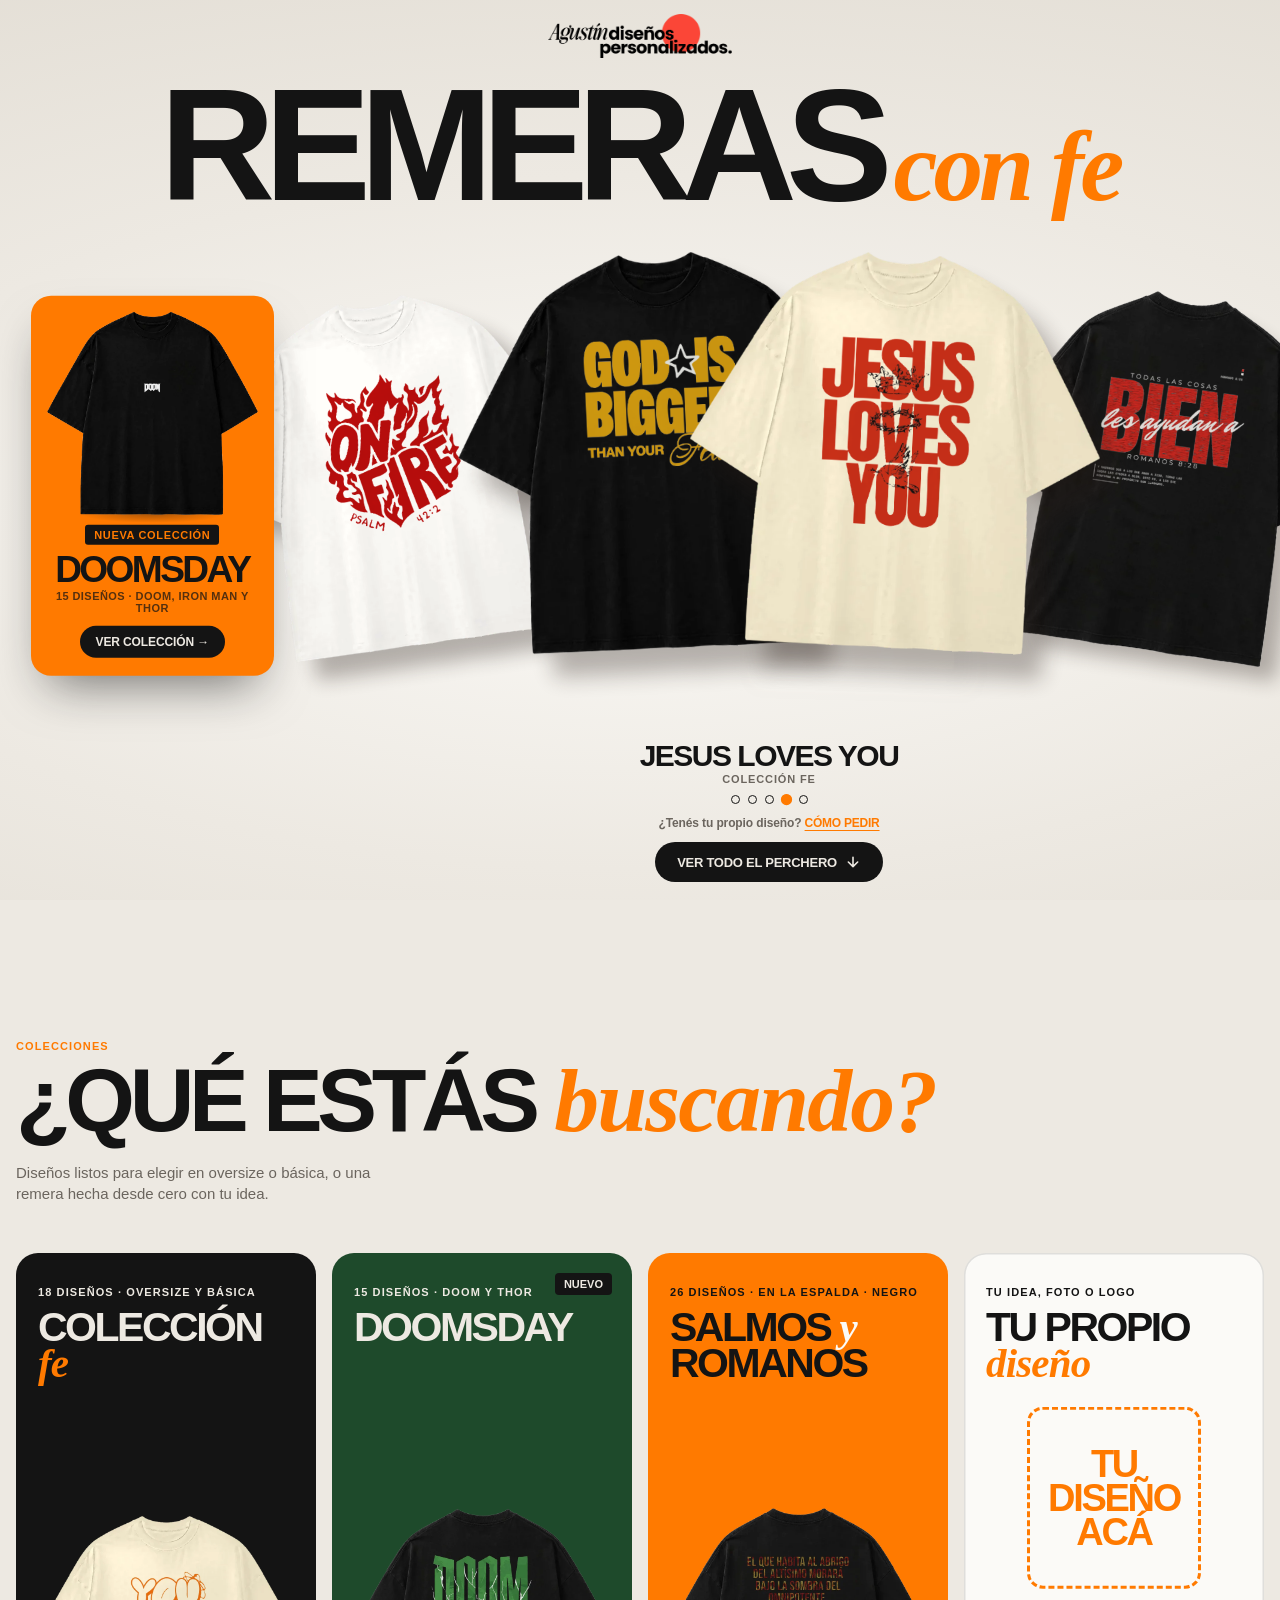
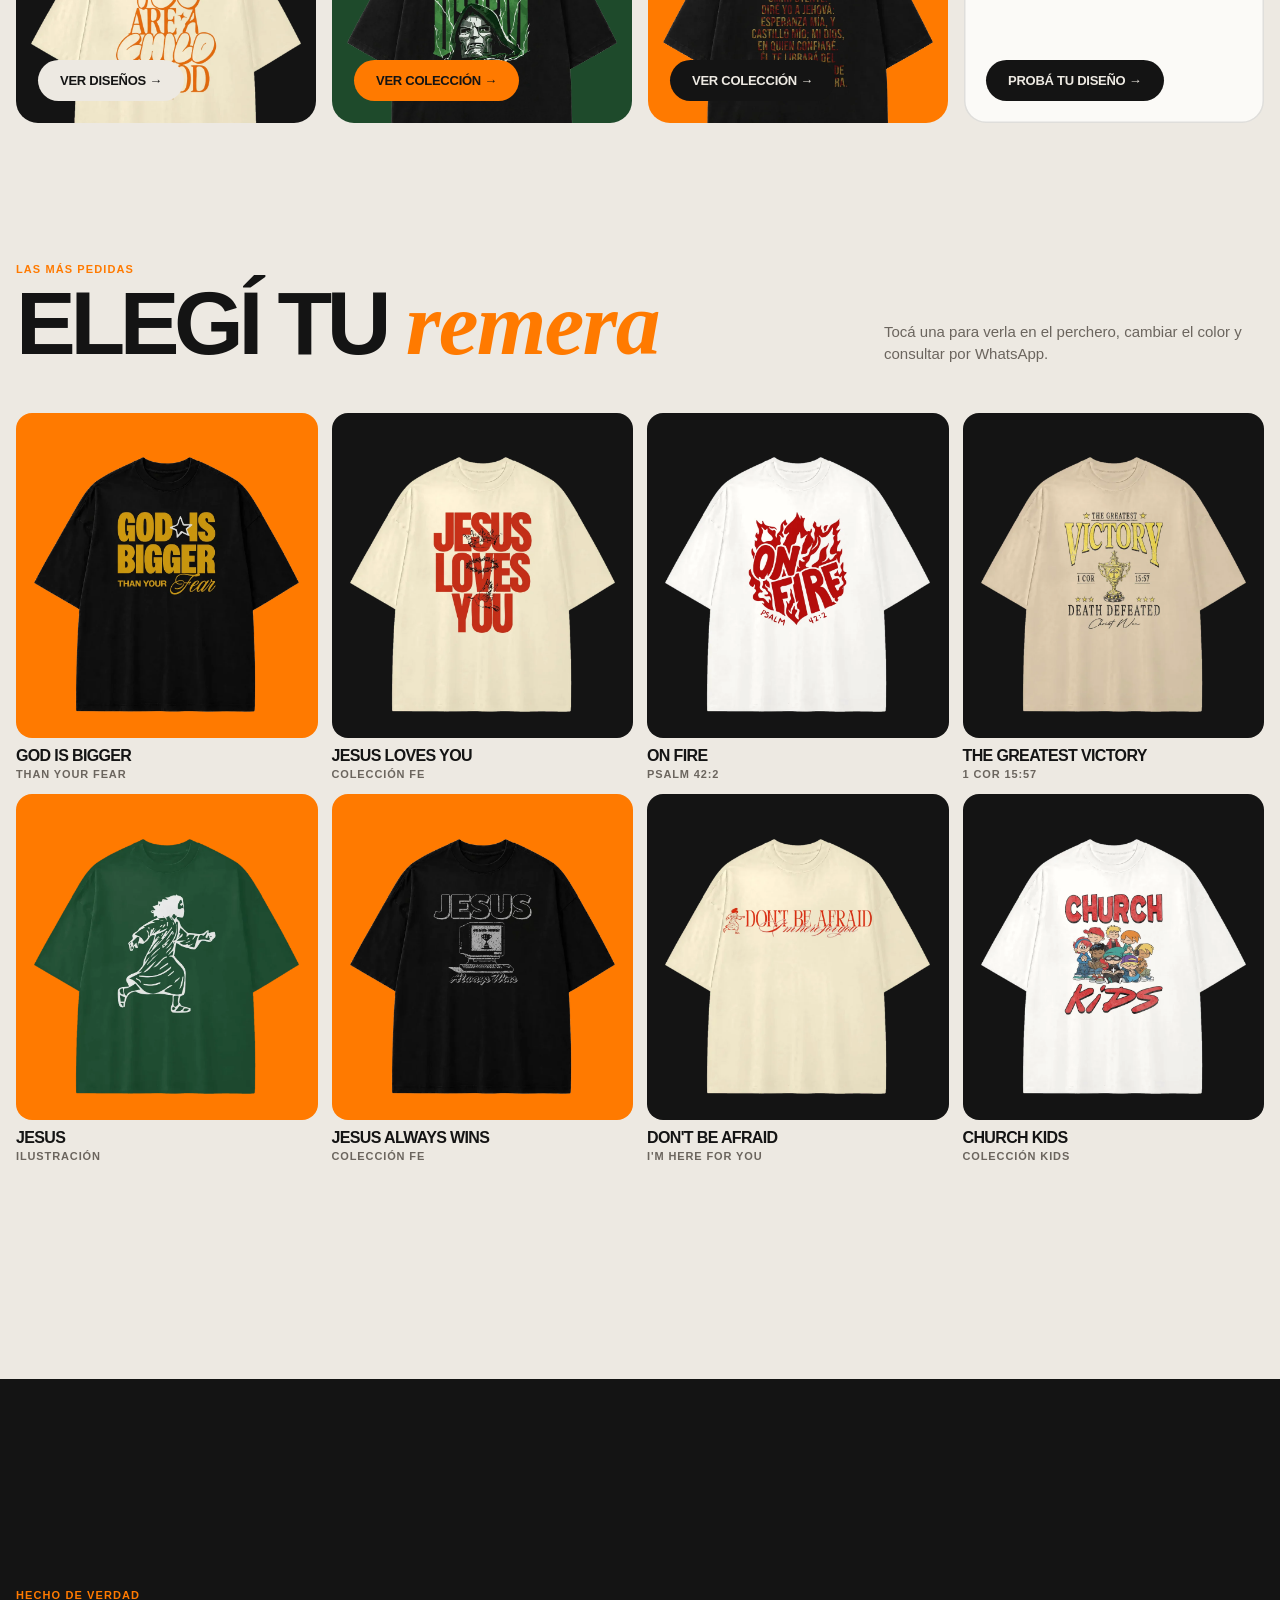
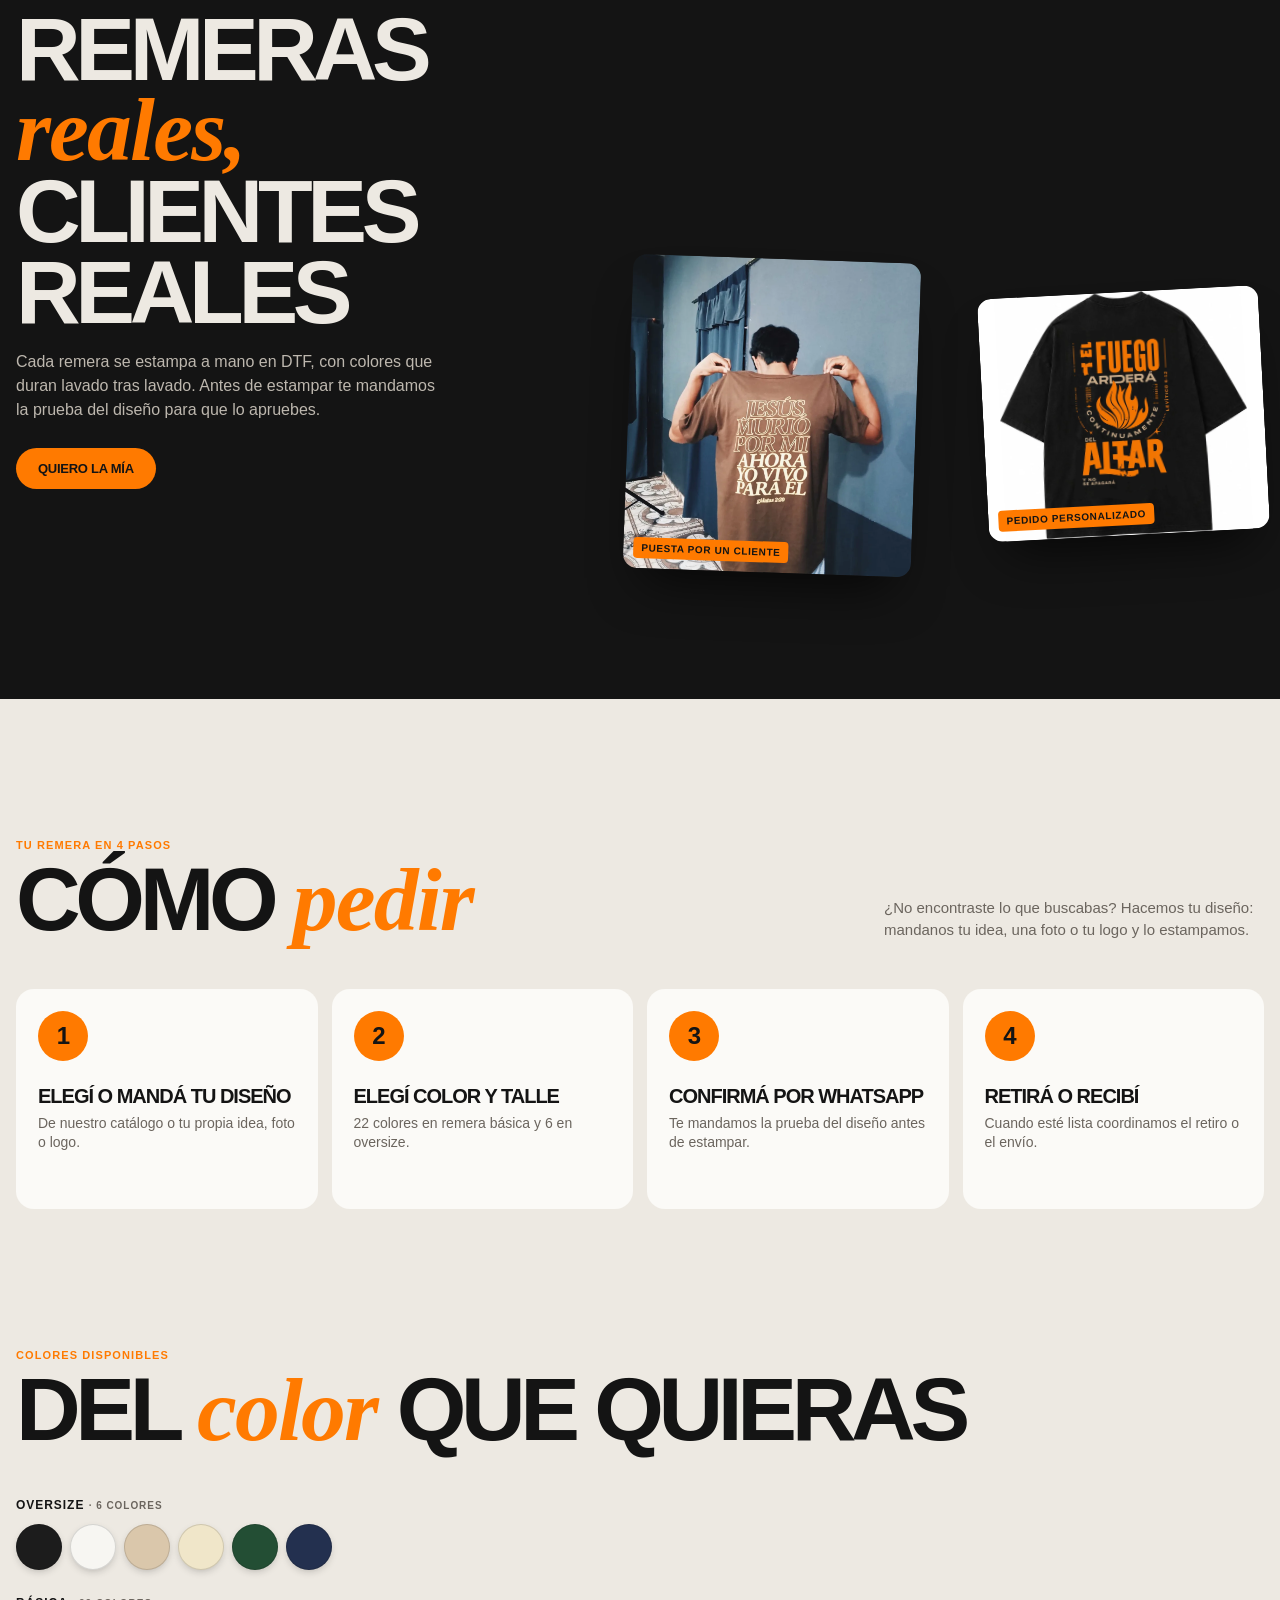
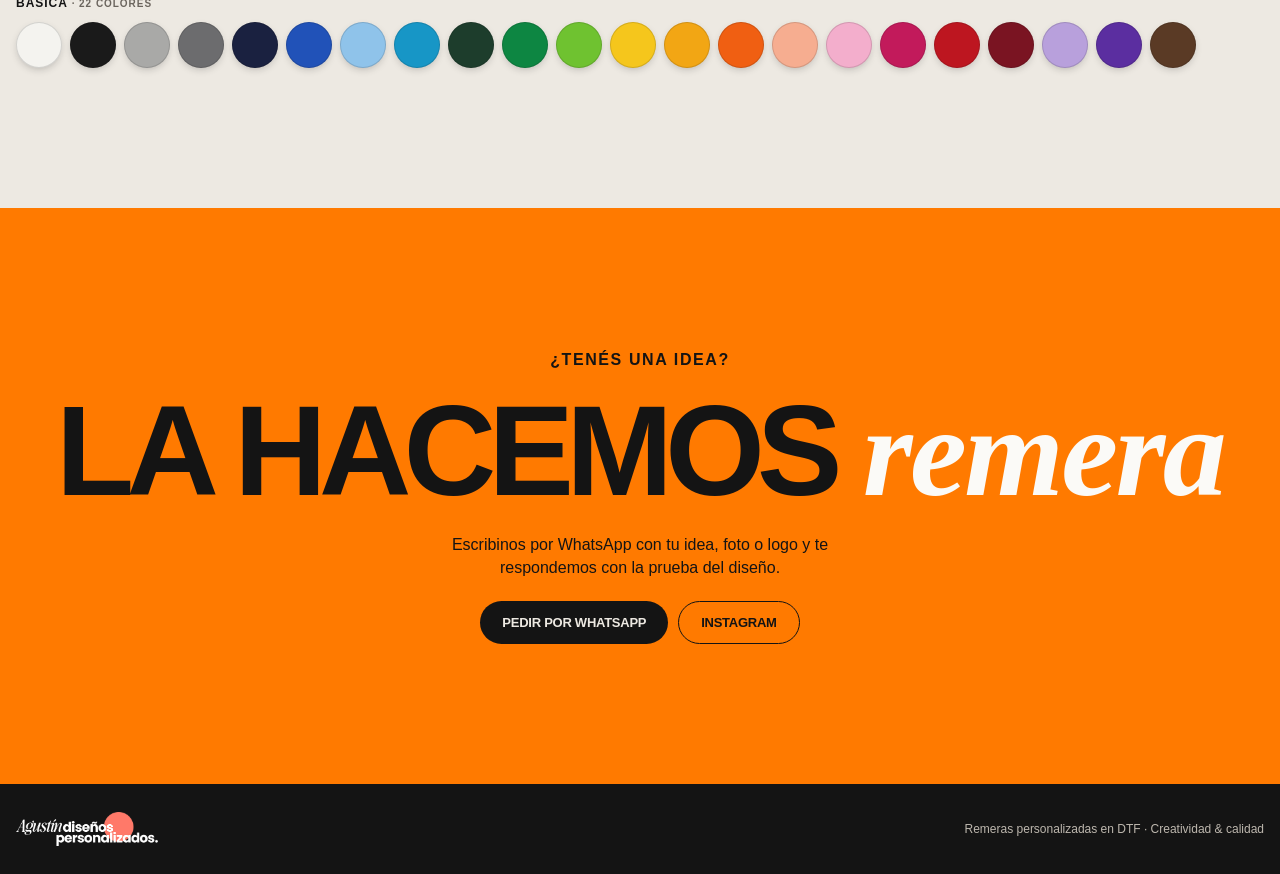
==== prueba/index.html @ f5716feb "Versión de prueba: Mi pedido, Diseñá la tuya y botones más cómodos Co-Authored-By: Claude Opus 5.5 <" ====
<!doctype html>
<html lang="es">
<head>
<meta charset="utf-8">
<base href="../">
<meta name="robots" content="noindex">
<meta name="viewport" content="width=device-width, initial-scale=1, viewport-fit=cover">
<meta http-equiv="Content-Security-Policy" content="default-src 'self'; script-src 'self'; style-src 'self' 'unsafe-inline' https://fonts.googleapis.com; font-src https://fonts.gstatic.com; img-src 'self' data: blob:; connect-src 'self'; object-src 'none'; base-uri 'self'; form-action 'none'">
<meta name="referrer" content="strict-origin-when-cross-origin">
<meta name="description" content="Perchero interactivo de remeras personalizadas en DTF: oversize y básicas.">
<title>Perchero Agustín</title>
<link rel="preconnect" href="https://fonts.googleapis.com">
<link rel="stylesheet" href="https://fonts.googleapis.com/css2?family=Playfair+Display:ital,wght@1,600&display=swap">
<link rel="icon" href="favicon.png">
<link rel="apple-touch-icon" href="apple-touch-icon.png">
<meta name="apple-mobile-web-app-title" content="Agustín diseños">
<link rel="stylesheet" href="prueba/styles.css?v=202611272025">
<style>:root{padding-top:env(safe-area-inset-top,0px);padding-bottom:env(safe-area-inset-bottom,0px)}html{box-sizing:border-box}*,*::before,*::after{box-sizing:inherit}img{max-width:100%}[hidden]{display:none!important}</style>
</head>
<body>
<canvas id="cielo" aria-hidden="true"></canvas>
<section class="portada" id="portada" aria-label="Presentación" hidden>
  <header class="p-top">
    <img src="img/logo.png" alt="Agustín diseños personalizados" width="880" height="210">
  </header>
  <div class="p-titulo" aria-hidden="true"><span>Remeras</span><em>con fe</em></div>
  <button class="p-doom" id="pDoom" type="button" aria-label="Nueva colección Doomsday. Ver la colección" hidden>
    <span class="pd-giro" aria-hidden="true"><span class="pd-piso"></span><canvas id="pdCanvas" width="10" height="10"></canvas></span>
    <span class="pd-txt"><span class="pd-eti">Nueva colección</span><span class="pd-tit" id="pdTit">Doomsday</span><span class="pd-sub" id="pdSub"></span><span class="pd-btn">Ver colección <span aria-hidden="true">→</span></span></span>
  </button>
  <div class="p-escena" id="pEscena" aria-label="Remeras destacadas. Deslizá para ver más."></div>
  <div class="p-pie" id="pPie">
    <p class="p-cap" aria-live="polite"><b id="pNombre">&nbsp;</b><span id="pSub">&nbsp;</span></p>
    <div class="p-puntos" id="pPuntos" role="group" aria-label="Elegir remera destacada"></div>
    <button class="p-pedir" id="pPedir" type="button">¿Tenés tu propio diseño? <b>Cómo pedir</b></button>
    <button class="p-entrar" id="pEntrar" type="button">Ver todo el perchero <svg viewBox="0 0 24 24" fill="none" stroke="currentColor" stroke-width="2.4" stroke-linecap="round" stroke-linejoin="round" aria-hidden="true"><path d="M12 5v14M5 12l7 7 7-7"/></svg></button>
  </div>
  <aside class="p-info" id="pInfo" aria-label="Detalle de la remera" hidden>
    <button class="p-cerrar" id="pCerrar" type="button" aria-label="Volver a la portada">← Volver</button>
    <p class="p-etq" id="pEtq"></p>
    <h2 id="pTitulo"></h2>
    <p class="det-sub" id="pDet"></p>
    <div class="seg" role="group" aria-label="Corte" id="pCorte"></div>
    <div class="colores" id="pColores" role="group" aria-label="Color"></div>
    <div class="color-name" id="pColorName"></div>
    <div class="p-acciones">
      <a class="cta" id="pCta" href="#" target="_blank" rel="noopener">Consultar por WhatsApp</a>
      <button class="p-ver" id="pVer" type="button">Ver en el perchero</button>
    </div>
  </aside>
</section>
<div class="app">
  <header class="top">
    <button class="nav nav-pedir" id="navPedir" type="button">Cómo pedir</button>
    <img src="img/logo.png" alt="Agustín diseños personalizados" width="880" height="210">
    <a class="nav" id="navContacto" href="#" target="_blank" rel="noopener">Contacto</a>
  </header>

  <main class="stage" id="stage">
    <section class="intro">
      <div>
        <p class="eyebrow">Remeras personalizadas en DTF</p>
        <h1>Elegí tu <em>remera</em></h1>
      </div>
      <div class="chips" role="group" aria-label="Filtrar por corte o colección">
        <button class="chip" type="button" data-f="todo" aria-pressed="true">Todo</button>
        <button class="chip" type="button" data-f="oversize" aria-pressed="false">Oversize</button>
        <button class="chip" type="button" data-f="basica" aria-pressed="false">Básica</button>
        <button class="chip chip-col chip-doom" type="button" data-f="doomsday" aria-pressed="false">Doomsday</button>
        <button class="chip chip-col" type="button" data-f="salmos_romanos" aria-pressed="false">Salmos y Romanos</button>
      </div>
    </section>

    <div class="rack" id="rack" aria-label="Perchero de remeras. Deslizá para ver más.">
      <div class="rod"></div>
      <div class="track" id="track"></div>
    </div>

    <p class="caption" id="caption" aria-live="polite"><b id="capName">&nbsp;</b><span id="capHint">Deslizá el perchero · tocá una remera</span><a class="mas-abajo" href="#i-colecciones">Colecciones, cómo pedir y más ↓</a></p>

    <section class="detail" id="detail" hidden aria-label="Detalle de la remera">
      <button class="det-close" id="detClose" type="button">← Volver al perchero</button>
      <div class="det-view" id="detView">
        <div class="det-rod"></div>
        <button class="arrow prev" id="prev" type="button" aria-label="Remera anterior"><svg viewBox="0 0 24 24" fill="none" stroke="currentColor" stroke-width="2.2" stroke-linecap="round" stroke-linejoin="round"><path d="M15 5l-7 7 7 7"/></svg></button>
        <div class="det-fig" id="detFig"></div>
        <button class="arrow next" id="next" type="button" aria-label="Remera siguiente"><svg viewBox="0 0 24 24" fill="none" stroke="currentColor" stroke-width="2.2" stroke-linecap="round" stroke-linejoin="round"><path d="M9 5l7 7-7 7"/></svg></button>
      </div>
      <div class="det-info">
        <h2 id="detName"></h2>
        <p class="det-sub" id="detSub"></p>
        <div class="controls">
          <div class="seg" role="group" aria-label="Corte" id="segCorte"></div>
          <div class="seg" role="group" aria-label="Lado" id="segLado"></div>
        </div>
        <div class="colores-wrap"><div class="colores" id="colores" role="group" aria-label="Color"></div></div>
        <div class="color-name" id="colorName"></div>
        <div class="det-acciones">
          <button class="cta" id="detAgregar" type="button"><span aria-hidden="true">+</span> Agregar a mi pedido</button>
          <a class="ico-btn" id="cta" href="#" target="_blank" rel="noopener" aria-label="Consultar por WhatsApp" title="Consultar por WhatsApp"><svg viewBox="0 0 24 24" aria-hidden="true"><path fill="currentColor" d="M12 2a10 10 0 0 0-8.6 15.1L2 22l5-1.3A10 10 0 1 0 12 2zm0 18.2a8.2 8.2 0 0 1-4.2-1.2l-.3-.2-3 .8.8-2.9-.2-.3A8.2 8.2 0 1 1 12 20.2zm4.5-6.1c-.2-.1-1.5-.7-1.7-.8-.2-.1-.4-.1-.6.1l-.8 1c-.1.2-.3.2-.5.1a6.7 6.7 0 0 1-3.3-2.9c-.3-.4.2-.4.7-1.3.1-.2 0-.3 0-.4l-.8-1.8c-.2-.5-.4-.4-.6-.4h-.5c-.2 0-.4.1-.7.3-.2.3-.9.9-.9 2.2s.9 2.5 1 2.7c.1.2 1.8 2.8 4.4 3.9 1.6.7 2.3.8 3.1.6.5-.1 1.5-.6 1.7-1.2.2-.6.2-1.1.2-1.2-.1-.1-.3-.2-.5-.3z"/></svg></a>
          <button class="ico-btn" id="detCompartir" type="button" aria-label="Compartir esta remera" title="Compartir esta remera"><svg viewBox="0 0 24 24" fill="none" stroke="currentColor" stroke-width="2" stroke-linecap="round" stroke-linejoin="round" aria-hidden="true"><path d="M12 15V3M7 8l5-5 5 5"/><path d="M5 12v7a2 2 0 0 0 2 2h10a2 2 0 0 0 2-2v-7"/></svg></button>
        </div>
        <div class="count" id="count"></div>
      </div>
    </section>
  </main>

  <aside class="aviso" id="aviso" hidden aria-label="Nueva colección">
    <button class="aviso-x" id="avisoX" type="button" aria-label="Cerrar aviso">×</button>
    <div class="aviso-img" aria-hidden="true"><img src="disenos/doom_rayos_espalda.webp" alt="" loading="lazy"></div>
    <div class="aviso-txt">
      <p class="aviso-eti">Nuevo</p>
      <p class="aviso-tit">Colección Doomsday</p>
      <p class="aviso-sub">15 diseños · Doom, Iron Man y Thor</p>
      <button class="aviso-btn" id="avisoVer" type="button">Ver la colección →</button>
    </div>
  </aside>
  <footer class="ticker" aria-hidden="true"><div class="ticker-in" id="ticker"></div></footer>
</div>
<div class="info" id="info">
<section class="i-sec" id="i-colecciones">
  <div class="i-sec-cab i-rev">
    <div><p class="i-eti">Colecciones</p><h2>¿Qué estás <em>buscando?</em></h2></div>
    <p class="i-bajada">Diseños listos para elegir en oversize o básica, o una remera hecha desde cero con tu idea.</p>
  </div>
  <div class="i-cols">
    <a class="i-col i-col-fe i-rev" href="#" data-ir="todo">
      <div><p class="i-n">18 diseños · oversize y básica</p><h3>Colección <em>fe</em></h3></div>
      <img src="img/inicio/you_are_a_child_of_god_marfil.webp" alt="" loading="lazy" width="900" height="887">
      <span class="i-btn i-btn-t i-ir">Ver diseños →</span>
    </a>
    <a class="i-col i-col-sr i-col-doom i-rev" style="--d:.05s" href="#" data-ir="doomsday">
      <span class="i-nuevo">Nuevo</span>
      <div><p class="i-n">15 diseños · Doom y Thor</p><h3>Doomsday</h3></div>
      <img src="img/inicio/doom_rayos_negro.webp" alt="" loading="lazy" width="900" height="887">
      <span class="i-btn i-btn-n i-ir">Ver colección →</span>
    </a>
    <a class="i-col i-col-sr i-rev" style="--d:.1s" href="#" data-ir="salmos_romanos">
      <div><p class="i-n">26 diseños · en la espalda · negro</p><h3>Salmos <em>y</em> Romanos</h3></div>
      <img src="img/inicio/salmos_fuego_negro.webp" alt="" loading="lazy" width="900" height="887">
      <span class="i-btn i-btn-n i-ir">Ver colección →</span>
    </a>
    <a class="i-col i-col-tu i-rev" style="--d:.2s" href="#i-como-pedir" id="iColTu">
      <div><p class="i-n">Tu idea, foto o logo</p><h3>Tu propio <em>diseño</em></h3></div>
      <div class="i-hueco" aria-hidden="true">Tu<br>diseño<br>acá</div>
      <span class="i-btn i-btn-t i-ir">Probá tu diseño →</span>
    </a>
  </div>
</section>

<section class="i-sec" id="i-destacadas" style="padding-top:0">
  <div class="i-sec-cab i-rev">
    <div><p class="i-eti">Las más pedidas</p><h2>Elegí tu <em>remera</em></h2></div>
    <p class="i-bajada">Tocá una para verla en el perchero, cambiar el color y consultar por WhatsApp.</p>
  </div>
  <div class="i-grilla" id="iGrilla"></div>
  <div class="i-mas i-rev"><a class="i-btn i-btn-l" href="#" data-ir="todo">Ver todas en el perchero →</a></div>
</section>

<section class="i-reales" id="i-clientes">
  <div class="i-sec">
    <div class="i-rev">
      <p class="i-eti">Hecho de verdad</p>
      <h2>Remeras <em>reales,</em> clientes reales</h2>
      <p class="i-bajada">Cada remera se estampa a mano en DTF, con colores que duran lavado tras lavado. Antes de estampar te mandamos la prueba del diseño para que lo apruebes.</p>
      <a class="i-btn i-btn-n" href="#i-como-pedir">Quiero la mía</a>
    </div>
    <div class="i-collage" id="iCollage">
      <figure class="i-c1 i-rev" data-par="-30"><img src="img/inicio/foto_anime.webp" alt="Remera negra con diseño anime colgada en percha" loading="lazy"><figcaption>Recién estampada</figcaption></figure>
      <figure class="i-c2 i-rev" data-par="25" style="--d:.1s"><img src="img/inicio/foto_cliente_cafe.webp" alt="Clienta de espaldas con remera negra estampada Café" loading="lazy"><figcaption>Puesta por un cliente</figcaption></figure>
      <figure class="i-c3 i-rev" data-par="-20" style="--d:.2s"><img src="img/inicio/foto_cliente_galatas.webp" alt="Cliente mostrando la espalda de remera marrón con Gálatas 2:20" loading="lazy"><figcaption>Puesta por un cliente</figcaption></figure>
      <figure class="i-c4 i-rev" data-par="35" style="--d:.3s"><img src="img/inicio/foto_pedido.webp" alt="Espalda de remera negra con diseño de pedido personalizado" loading="lazy" style="background:#fff;object-fit:contain"><figcaption>Pedido personalizado</figcaption></figure>
    </div>
  </div>
</section>

<section class="i-sec" id="i-como-pedir">
  <div class="i-sec-cab i-rev">
    <div><p class="i-eti">Tu remera en 4 pasos</p><h2>Cómo <em>pedir</em></h2></div>
    <p class="i-bajada">¿No encontraste lo que buscabas? Hacemos tu diseño: mandanos tu idea, una foto o tu logo y lo estampamos.</p>
  </div>
  <ol class="i-pasos">
    <li class="i-rev"><b>Elegí o mandá tu diseño</b><span>De nuestro catálogo o tu propia idea, foto o logo.</span></li>
    <li class="i-rev" style="--d:.08s"><b>Elegí color y talle</b><span>22 colores en remera básica y 6 en oversize.</span></li>
    <li class="i-rev" style="--d:.16s"><b>Confirmá por WhatsApp</b><span>Te mandamos la prueba del diseño antes de estampar.</span></li>
    <li class="i-rev" style="--d:.24s"><b>Retirá o recibí</b><span>Cuando esté lista coordinamos el retiro o el envío.</span></li>
  </ol>
</section>

<section class="i-sec" id="i-colores" style="padding-top:0">
  <div class="i-sec-cab i-rev">
    <div><p class="i-eti">Colores disponibles</p><h2>Del <em>color</em> que quieras</h2></div>
  </div>
  <div class="i-colores i-rev">
    <div class="i-fila"><b>Oversize <small>· 6 colores</small></b><div class="i-pastillas" id="iOver"></div></div>
    <div class="i-fila"><b>Básica <small>· 22 colores</small></b><div class="i-pastillas" id="iBas"></div></div>
  </div>
</section>

<section class="i-final">
  <div class="i-sec">
    <p class="i-eti i-rev" style="color:var(--tinta)">¿Tenés una idea?</p>
    <h2 class="i-rev">La hacemos <em>remera</em></h2>
    <p class="i-rev">Escribinos por WhatsApp con tu idea, foto o logo y te respondemos con la prueba del diseño.</p>
    <div class="i-acc i-rev">
      <a class="i-btn i-btn-t" href="https://wa.me/595983671590?text=Hola%20Agust%C3%ADn!%20Quiero%20una%20remera%20con%20mi%20propio%20dise%C3%B1o.%20Te%20cuento%20mi%20idea%3A" target="_blank" rel="noopener">Pedir por WhatsApp</a>
      <a class="i-btn i-btn-l" href="https://instagram.com/agustindisenos_personalizado" target="_blank" rel="noopener">Instagram</a>
    </div>
  </div>
</section>
<footer class="i-pie">
  <img src="img/logo.png" alt="Agustín diseños personalizados" width="880" height="210">
  <span>Remeras personalizadas en DTF · Creatividad &amp; calidad</span>
</footer>
</div>
<div class="pedido" id="pedido" role="dialog" aria-modal="true" aria-labelledby="pedTit" hidden>
  <div class="ped-fondo" id="pedFondo"></div>
  <div class="ped-caja" tabindex="-1">
    <button class="ped-x" id="pedX" type="button" aria-label="Cerrar">×</button>
    <p class="ped-eti">Tu remera en 4 pasos</p>
    <h2 id="pedTit">Cómo <em>pedir</em></h2>
    <p class="ped-intro">¿No encontraste lo que buscabas? Hacemos tu diseño: mandanos tu idea, una foto o tu logo y lo estampamos.</p>
    <ol class="ped-pasos">
      <li><b>Elegí o mandá tu diseño</b><span>De nuestro catálogo o tu propia idea, foto o logo.</span></li>
      <li><b>Elegí color y talle</b><span id="pedColores">Remera básica u oversize, en varios colores.</span></li>
      <li><b>Confirmá por WhatsApp</b><span>Te mandamos la prueba del diseño antes de estampar.</span></li>
      <li><b>Retirá o recibí</b><span>Cuando esté lista coordinamos el retiro o el envío.</span></li>
    </ol>
    <div class="ped-acciones">
      <button class="cta" id="pedProbar" type="button">Probá tu diseño en la remera</button>
      <a class="ped-wa" id="pedCta" href="#" target="_blank" rel="noopener">Pedir mi diseño por WhatsApp</a>
      <button class="ped-ver" id="pedVer" type="button">Ver el catálogo</button>
    </div>
  </div>
</div>

<button class="carro-btn" id="carroBtn" type="button" hidden aria-label="Ver mi pedido"><svg viewBox="0 0 24 24" fill="none" stroke="currentColor" stroke-width="2" stroke-linecap="round" stroke-linejoin="round" aria-hidden="true"><path d="M6 7h12l-1 13H7L6 7z"/><path d="M9 7a3 3 0 0 1 6 0"/></svg><span>Mi pedido</span><b id="carroN">0</b></button>
<div class="toast" id="toast" role="status" aria-live="polite" hidden></div>

<div class="pedido carro" id="carro" role="dialog" aria-modal="true" aria-labelledby="carroTit" hidden>
  <div class="ped-fondo" data-cerrar></div>
  <div class="ped-caja" tabindex="-1">
    <button class="ped-x" type="button" aria-label="Cerrar" data-cerrar>×</button>
    <p class="ped-eti">Todo en un solo mensaje</p>
    <h2 id="carroTit">Mi <em>pedido</em></h2>
    <ul class="carro-lista" id="carroLista"></ul>
    <p class="carro-vacio" id="carroVacio">Todavía no agregaste remeras. Tocá una remera del perchero y elegí <b>Agregar a mi pedido</b>.</p>
    <label class="carro-nota" id="carroNotaWrap"><span>Talles y aclaraciones</span><textarea id="carroNota" rows="2" maxlength="400" placeholder="Ej.: 2 talle M y 1 talle XL. Retiro en el local."></textarea></label>
    <div class="ped-acciones">
      <a class="cta" id="carroEnviar" href="#" target="_blank" rel="noopener">Enviar pedido por WhatsApp</a>
      <button class="ped-ver" id="carroSeguir" type="button">Seguir mirando</button>
      <button class="ped-ver carro-vaciar" id="carroVaciar" type="button">Vaciar</button>
    </div>
  </div>
</div>

<div class="pedido crea" id="crea" role="dialog" aria-modal="true" aria-labelledby="creaTit" hidden>
  <div class="ped-fondo" data-cerrar></div>
  <div class="ped-caja crea-caja" tabindex="-1">
    <button class="ped-x" type="button" aria-label="Cerrar" data-cerrar>×</button>
    <div class="crea-vista"><canvas id="creaCanvas" width="10" height="10" aria-label="Vista previa de tu remera"></canvas>
      <div class="seg crea-lado" role="group" aria-label="Lado" id="creaLado"></div>
    </div>
    <div class="crea-panel">
      <p class="ped-eti">Probalo antes de pedir</p>
      <h2 id="creaTit">Diseñá <em>la tuya</em></h2>
      <div class="seg crea-modo" role="group" aria-label="Tipo de diseño">
        <button type="button" data-modo="imagen" aria-pressed="true">Subir imagen</button>
        <button type="button" data-modo="texto" aria-pressed="false">Escribir texto</button>
      </div>
      <div class="crea-imagen" id="creaImagen">
        <label class="crea-subir"><input type="file" id="creaArchivo" accept="image/*"><span id="creaArchivoTxt">Elegir imagen</span></label>
        <p class="crea-ayuda">Tu foto, logo o dibujo. Si es PNG sin fondo, queda mejor.</p>
      </div>
      <div class="crea-texto" id="creaTexto" hidden>
        <textarea id="creaFrase" rows="2" maxlength="60" placeholder="Escribí tu frase"></textarea>
        <div class="crea-fila"><div class="seg" role="group" aria-label="Letra" id="creaLetra"></div><div class="crea-tinta" role="group" aria-label="Color de letra" id="creaTinta"></div></div>
      </div>
      <div class="crea-grupo"><span>Corte</span><div class="seg" role="group" aria-label="Corte" id="creaCorte"></div></div>
      <div class="crea-grupo"><span>Tamaño</span><div class="seg" role="group" aria-label="Tamaño" id="creaTam"></div></div>
      <div class="crea-grupo crea-grupo-col"><span id="creaColorNom">Color</span><div class="colores-wrap"><div class="colores" id="creaColores" role="group" aria-label="Color de remera"></div></div></div>
      <div class="ped-acciones">
        <button class="cta" id="creaAgregar" type="button"><span aria-hidden="true">+</span> Agregar a mi pedido</button>
        <button class="ped-ver" id="creaEnviar" type="button">Enviar por WhatsApp</button>
      </div>
      <p class="crea-ayuda" id="creaNota">Es una vista previa: antes de estampar te mandamos la prueba final.</p>
    </div>
  </div>
</div>
<script src="prueba/app.js?v=202611272025"></script>
</body>
</html>
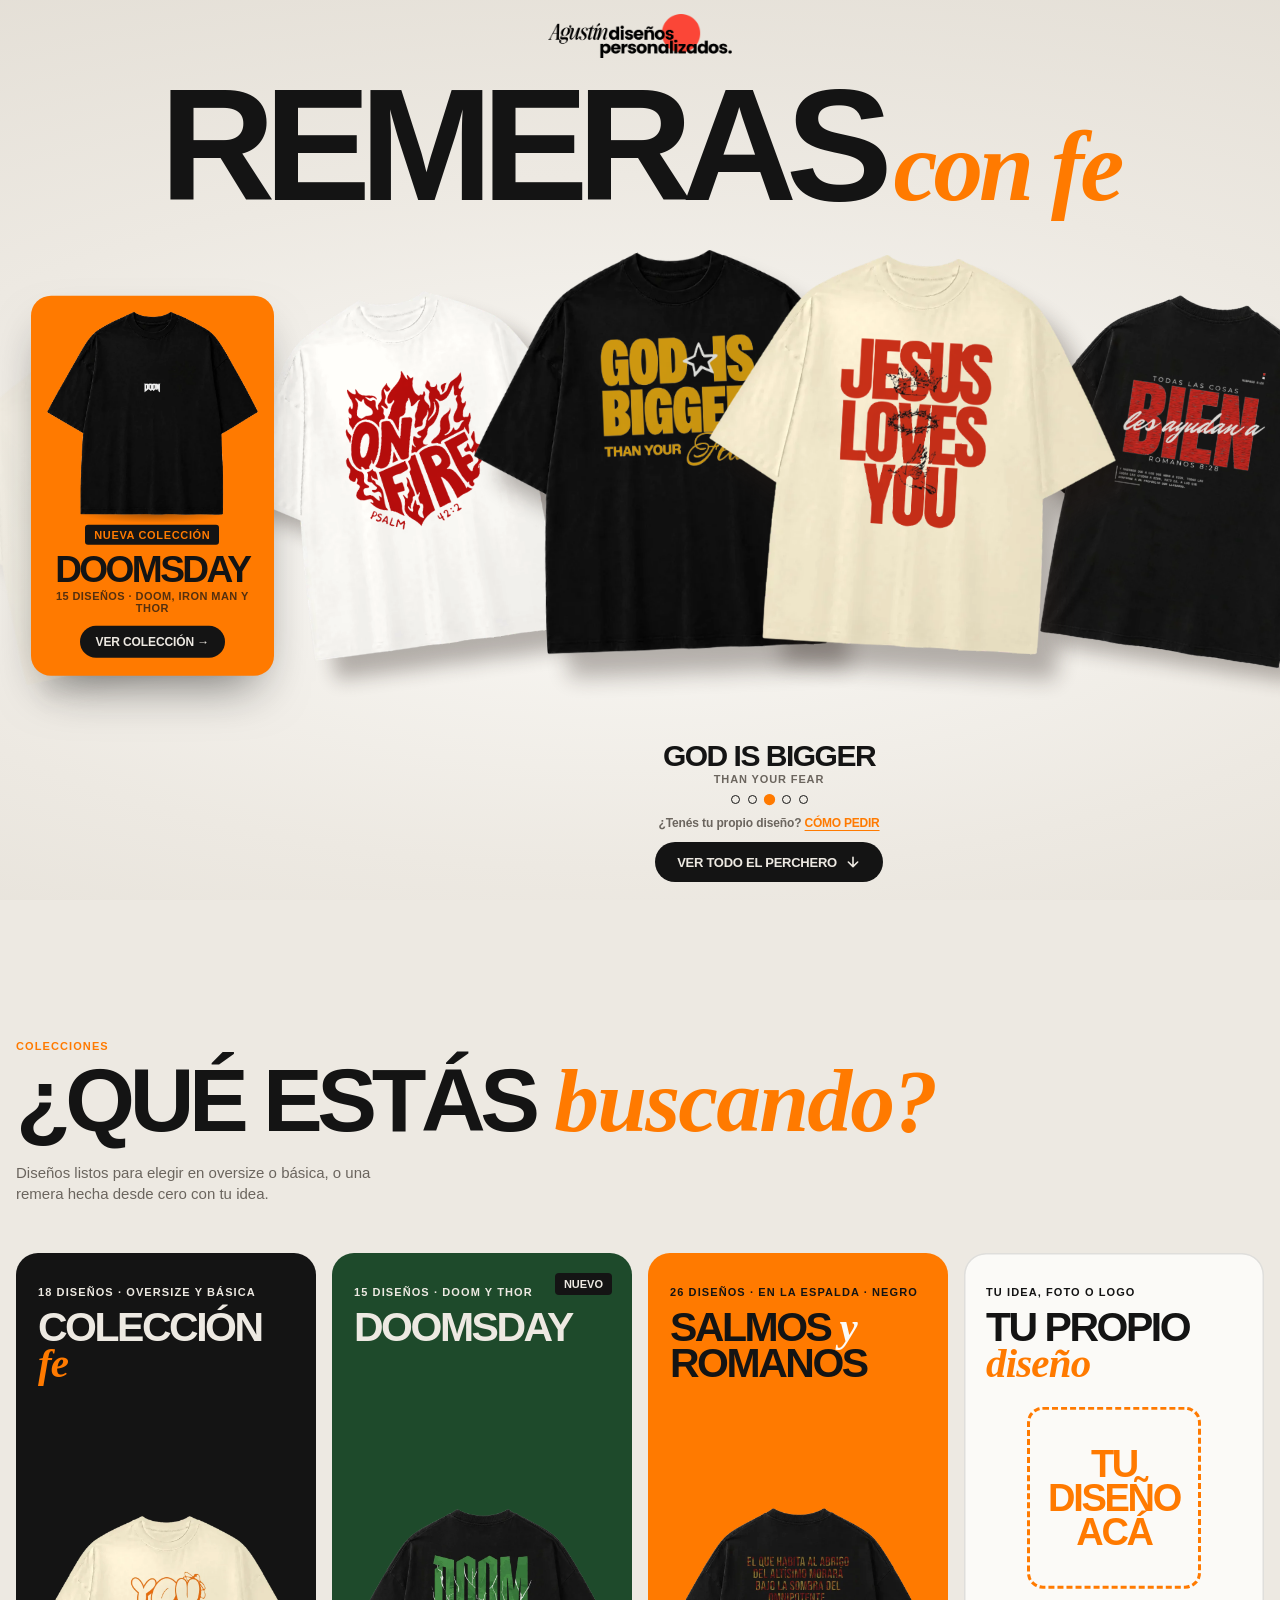
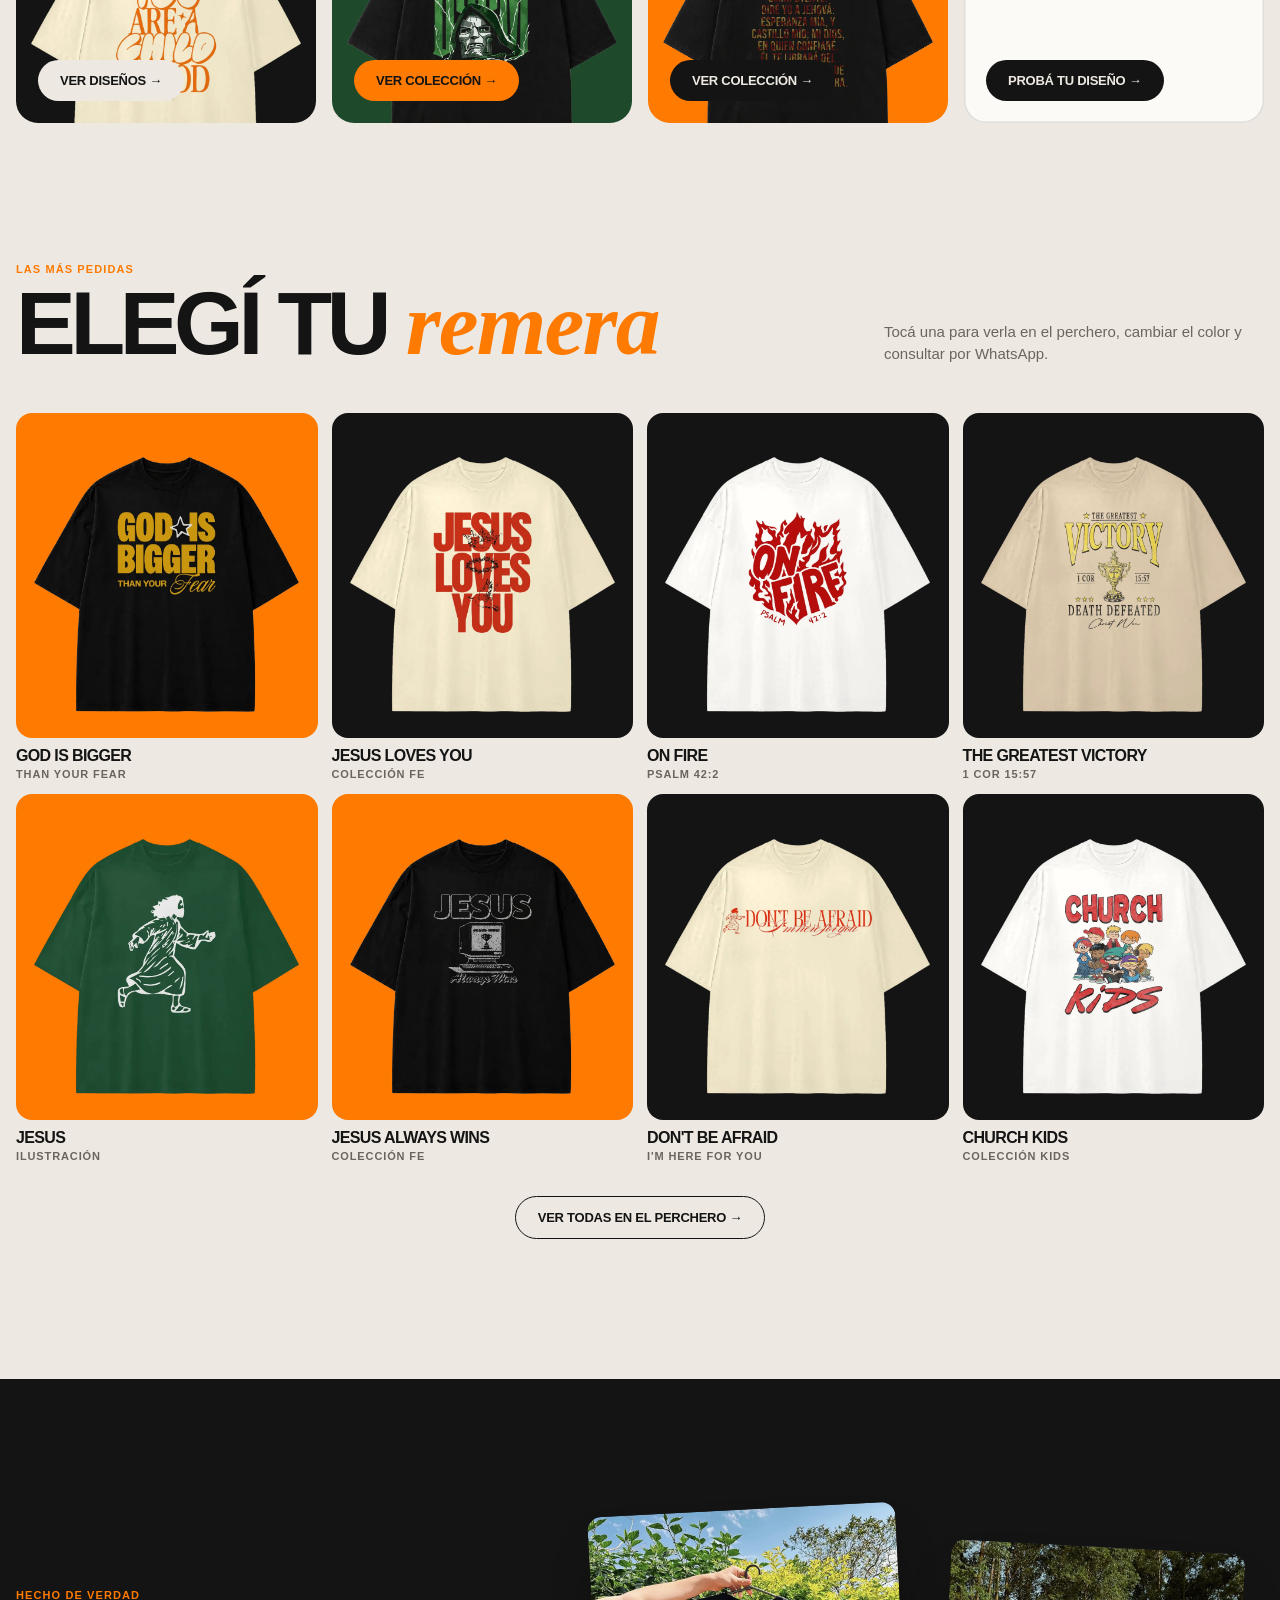
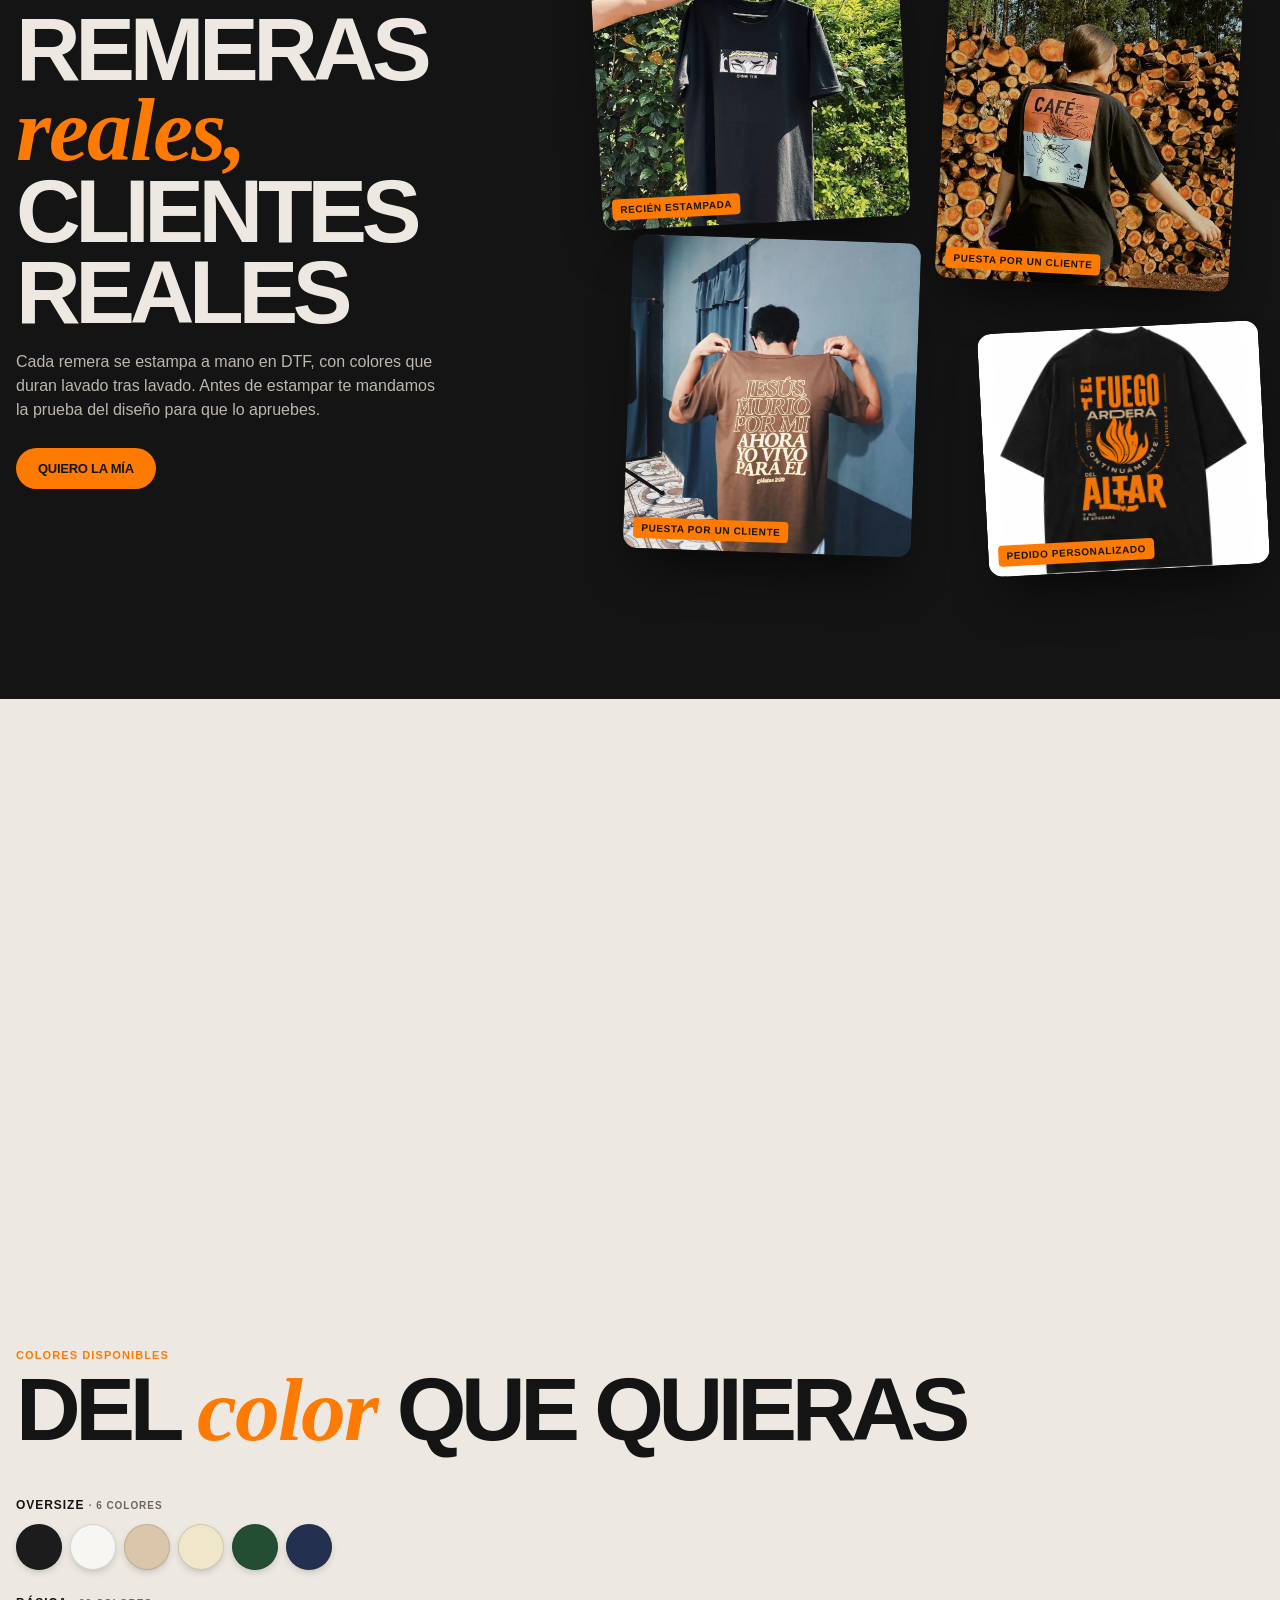
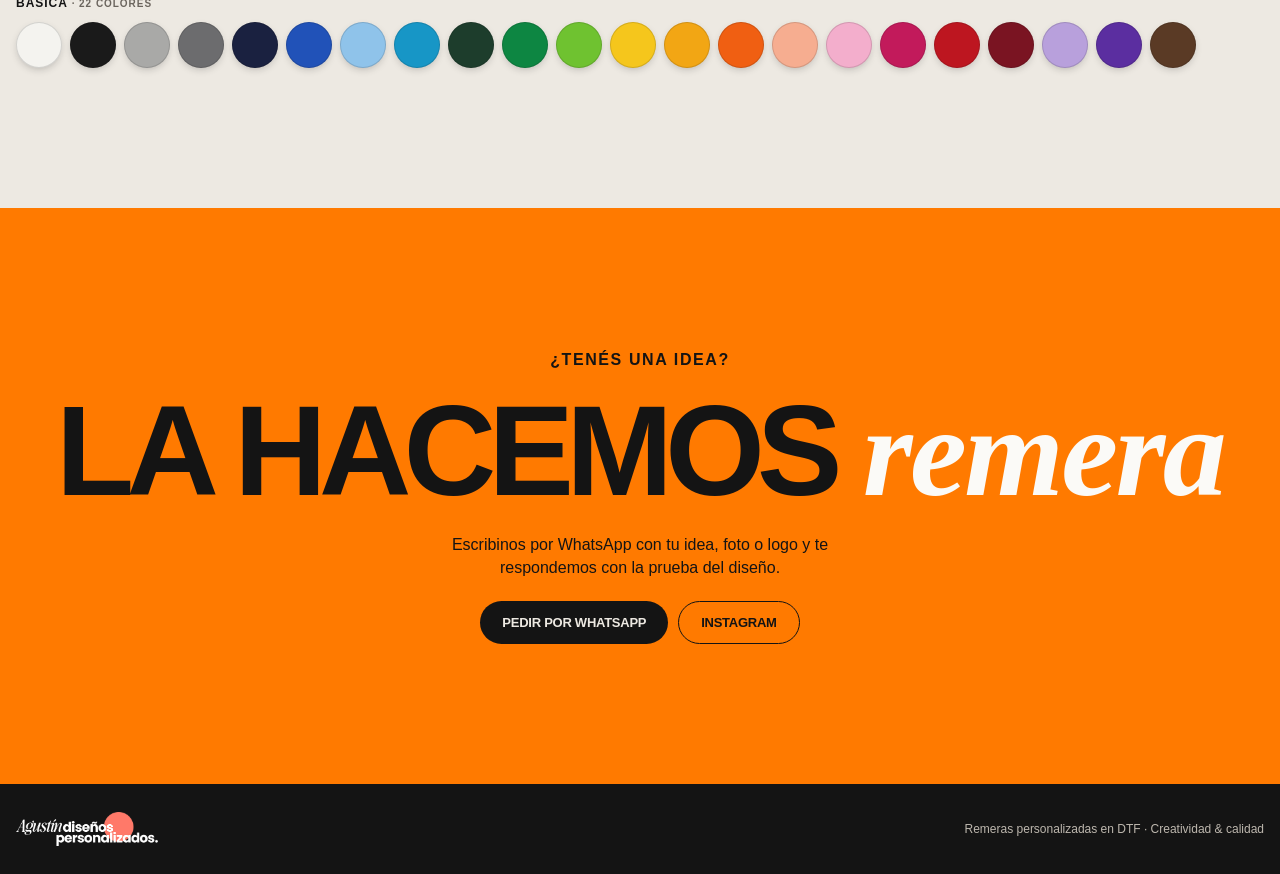
==== commit 95f5ca9a: "Prueba: cielo verde en la colección Doomsday Co-Authored-By: Claude Opus 5.5 <noreply@anthropic.com>" ====
--- a/prueba/index.html
+++ b/prueba/index.html
@@ -14,7 +14,7 @@
 <link rel="icon" href="favicon.png">
 <link rel="apple-touch-icon" href="apple-touch-icon.png">
 <meta name="apple-mobile-web-app-title" content="Agustín diseños">
-<link rel="stylesheet" href="prueba/styles.css?v=202611272025">
+<link rel="stylesheet" href="prueba/styles.css?v=202611272034">
 <style>:root{padding-top:env(safe-area-inset-top,0px);padding-bottom:env(safe-area-inset-bottom,0px)}html{box-sizing:border-box}*,*::before,*::after{box-sizing:inherit}img{max-width:100%}[hidden]{display:none!important}</style>
 </head>
 <body>
@@ -287,6 +287,6 @@
     </div>
   </div>
 </div>
-<script src="prueba/app.js?v=202611272025"></script>
+<script src="prueba/app.js?v=202611272034"></script>
 </body>
 </html>
